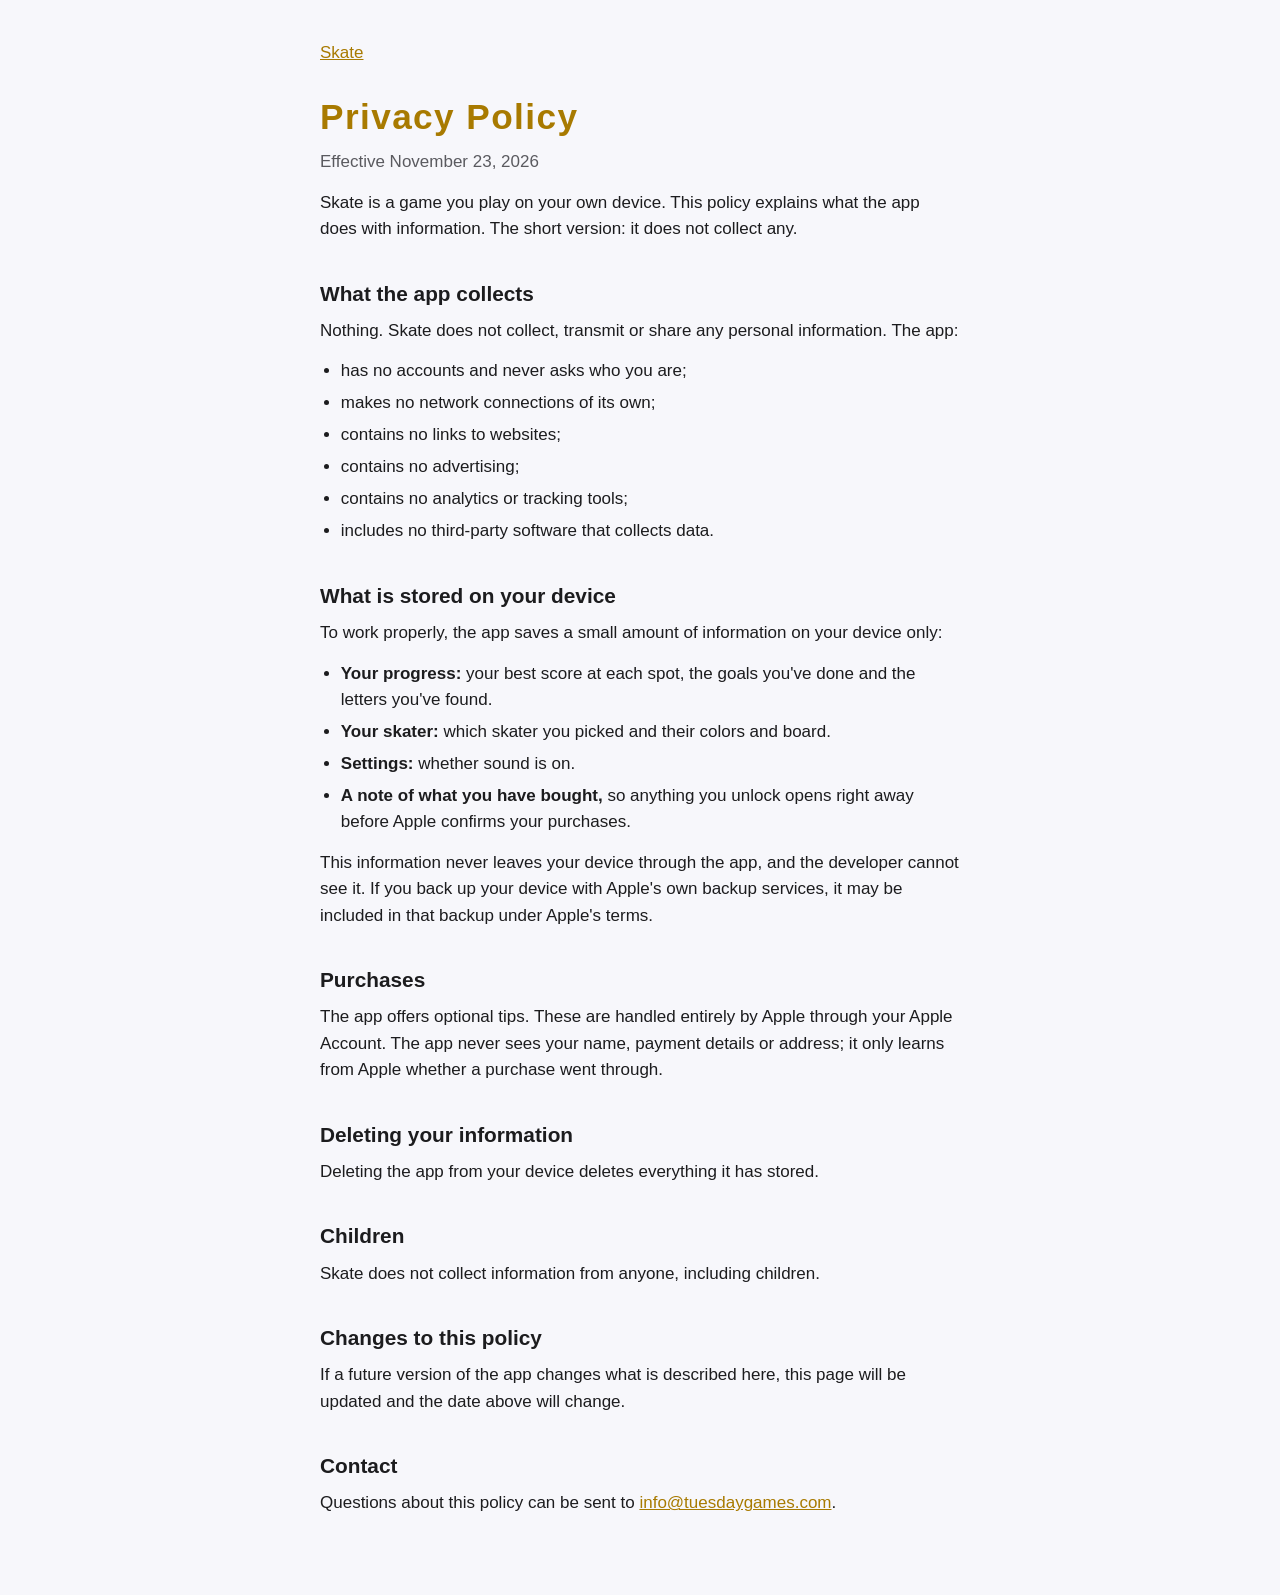
==== docs/privacy.html @ dddfa17e "Add App Store assets and listing, fireworks, and gameplay fixes - Debug-only marketing exporter rend" ====
<!doctype html>
<html lang="en">
<head>
<meta charset="utf-8">
<meta name="viewport" content="width=device-width, initial-scale=1">
<title>Skate: Privacy Policy</title>
<link rel="stylesheet" href="style.css">
</head>
<body>
<main>
  <p class="back"><a href="index.html">Skate</a></p>
  <h1>Privacy Policy</h1>
  <p class="date">Effective November 23, 2026</p>

  <p>Skate is a game you play on your own device. This policy explains what the app does with information. The short version: it does not collect any.</p>

  <h2>What the app collects</h2>
  <p>Nothing. Skate does not collect, transmit or share any personal information. The app:</p>
  <ul>
    <li>has no accounts and never asks who you are;</li>
    <li>makes no network connections of its own;</li>
    <li>contains no links to websites;</li>
    <li>contains no advertising;</li>
    <li>contains no analytics or tracking tools;</li>
    <li>includes no third-party software that collects data.</li>
  </ul>

  <h2>What is stored on your device</h2>
  <p>To work properly, the app saves a small amount of information on your device only:</p>
  <ul>
    <li><strong>Your progress:</strong> your best score at each spot, the goals you've done and the letters you've found.</li>
    <li><strong>Your skater:</strong> which skater you picked and their colors and board.</li>
    <li><strong>Settings:</strong> whether sound is on.</li>
    <li><strong>A note of what you have bought,</strong> so anything you unlock opens right away before Apple confirms your purchases.</li>
  </ul>
  <p>This information never leaves your device through the app, and the developer cannot see it. If you back up your device with Apple's own backup services, it may be included in that backup under Apple's terms.</p>

  <h2>Purchases</h2>
  <p>The app offers optional tips. These are handled entirely by Apple through your Apple Account. The app never sees your name, payment details or address; it only learns from Apple whether a purchase went through.</p>

  <h2>Deleting your information</h2>
  <p>Deleting the app from your device deletes everything it has stored.</p>

  <h2>Children</h2>
  <p>Skate does not collect information from anyone, including children.</p>

  <h2>Changes to this policy</h2>
  <p>If a future version of the app changes what is described here, this page will be updated and the date above will change.</p>

  <h2>Contact</h2>
  <p>Questions about this policy can be sent to <a href="mailto:info@tuesdaygames.com">info@tuesdaygames.com</a>.</p>
</main>
</body>
</html>
---- docs/style.css ----
:root {
  --night: #141a3c;
  --gold: #a87a00;
  --text: #1c1c1e;
  --muted: #5a5a5f;
  --bg: #f7f7fb;
}

@media (prefers-color-scheme: dark) {
  :root {
    --gold: #f8b800;
    --text: #f2f2f2;
    --muted: #b0b3c0;
    --bg: #141a3c;
  }
}

body {
  margin: 0;
  background: var(--bg);
  color: var(--text);
  font: 17px/1.55 -apple-system, BlinkMacSystemFont, "Avenir Next", "Segoe UI", sans-serif;
}

main {
  max-width: 40rem;
  margin: 0 auto;
  padding: 2.5rem 1rem 4rem;
}

h1 {
  margin: 0 0 0.25rem;
  font-size: 2.2rem;
  letter-spacing: 0.04em;
  color: var(--gold);
}

h2 {
  margin: 2.2rem 0 0.5rem;
  font-size: 1.3rem;
}

h3 {
  margin: 1.4rem 0 0.3rem;
  font-size: 1.05rem;
}

p,
ul {
  margin: 0 0 0.9rem;
}

ul {
  padding-left: 1.3rem;
}

li {
  margin-bottom: 0.35rem;
}

a {
  color: var(--gold);
}

.date,
.back {
  color: var(--muted);
}

.back {
  margin-bottom: 1.5rem;
}
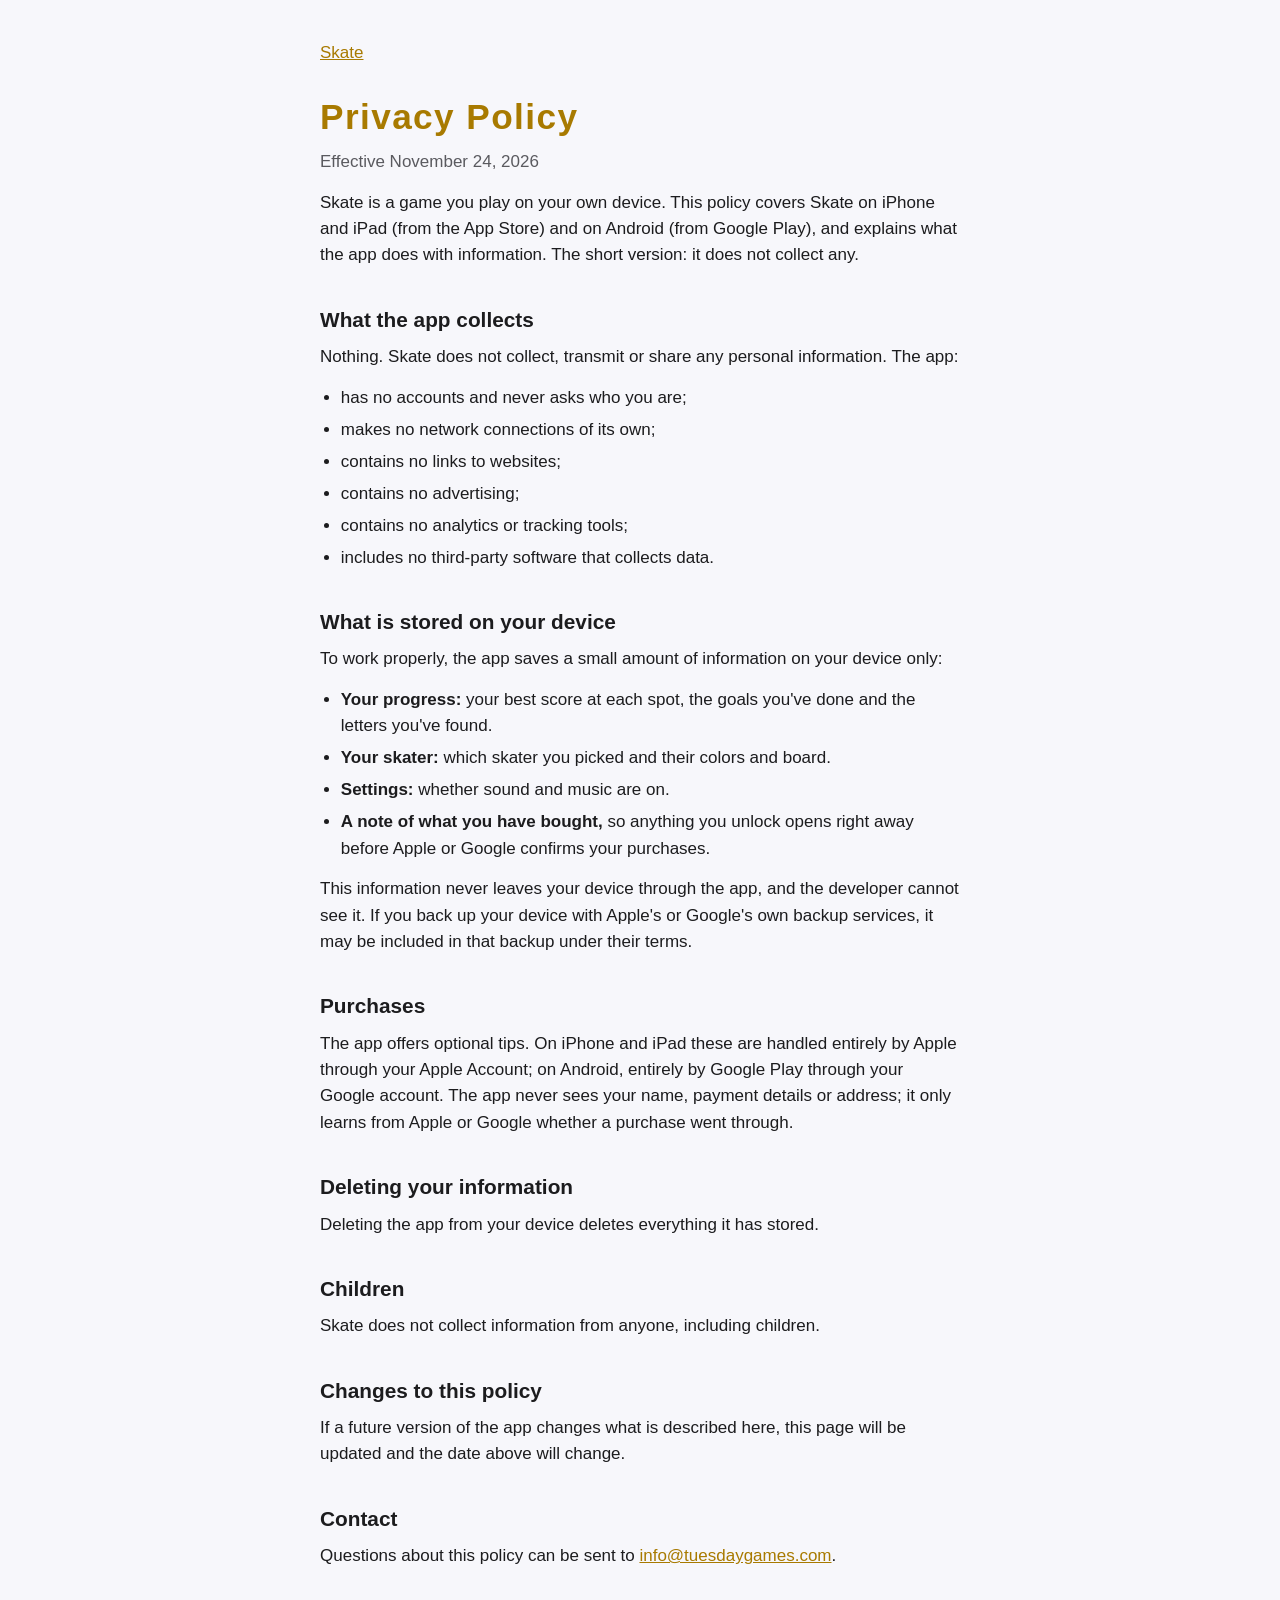
==== commit 85f3b1e6: "Privacy and support pages: cover Android and Google Play Co-Authored-By: Claude Opus 5.5 <noreply@an" ====
--- a/docs/privacy.html
+++ b/docs/privacy.html
@@ -10,9 +10,9 @@
 <main>
   <p class="back"><a href="index.html">Skate</a></p>
   <h1>Privacy Policy</h1>
-  <p class="date">Effective November 23, 2026</p>
+  <p class="date">Effective November 24, 2026</p>
 
-  <p>Skate is a game you play on your own device. This policy explains what the app does with information. The short version: it does not collect any.</p>
+  <p>Skate is a game you play on your own device. This policy covers Skate on iPhone and iPad (from the App Store) and on Android (from Google Play), and explains what the app does with information. The short version: it does not collect any.</p>
 
   <h2>What the app collects</h2>
   <p>Nothing. Skate does not collect, transmit or share any personal information. The app:</p>
@@ -30,13 +30,13 @@
   <ul>
     <li><strong>Your progress:</strong> your best score at each spot, the goals you've done and the letters you've found.</li>
     <li><strong>Your skater:</strong> which skater you picked and their colors and board.</li>
-    <li><strong>Settings:</strong> whether sound is on.</li>
-    <li><strong>A note of what you have bought,</strong> so anything you unlock opens right away before Apple confirms your purchases.</li>
+    <li><strong>Settings:</strong> whether sound and music are on.</li>
+    <li><strong>A note of what you have bought,</strong> so anything you unlock opens right away before Apple or Google confirms your purchases.</li>
   </ul>
-  <p>This information never leaves your device through the app, and the developer cannot see it. If you back up your device with Apple's own backup services, it may be included in that backup under Apple's terms.</p>
+  <p>This information never leaves your device through the app, and the developer cannot see it. If you back up your device with Apple's or Google's own backup services, it may be included in that backup under their terms.</p>
 
   <h2>Purchases</h2>
-  <p>The app offers optional tips. These are handled entirely by Apple through your Apple Account. The app never sees your name, payment details or address; it only learns from Apple whether a purchase went through.</p>
+  <p>The app offers optional tips. On iPhone and iPad these are handled entirely by Apple through your Apple Account; on Android, entirely by Google Play through your Google account. The app never sees your name, payment details or address; it only learns from Apple or Google whether a purchase went through.</p>
 
   <h2>Deleting your information</h2>
   <p>Deleting the app from your device deletes everything it has stored.</p>
